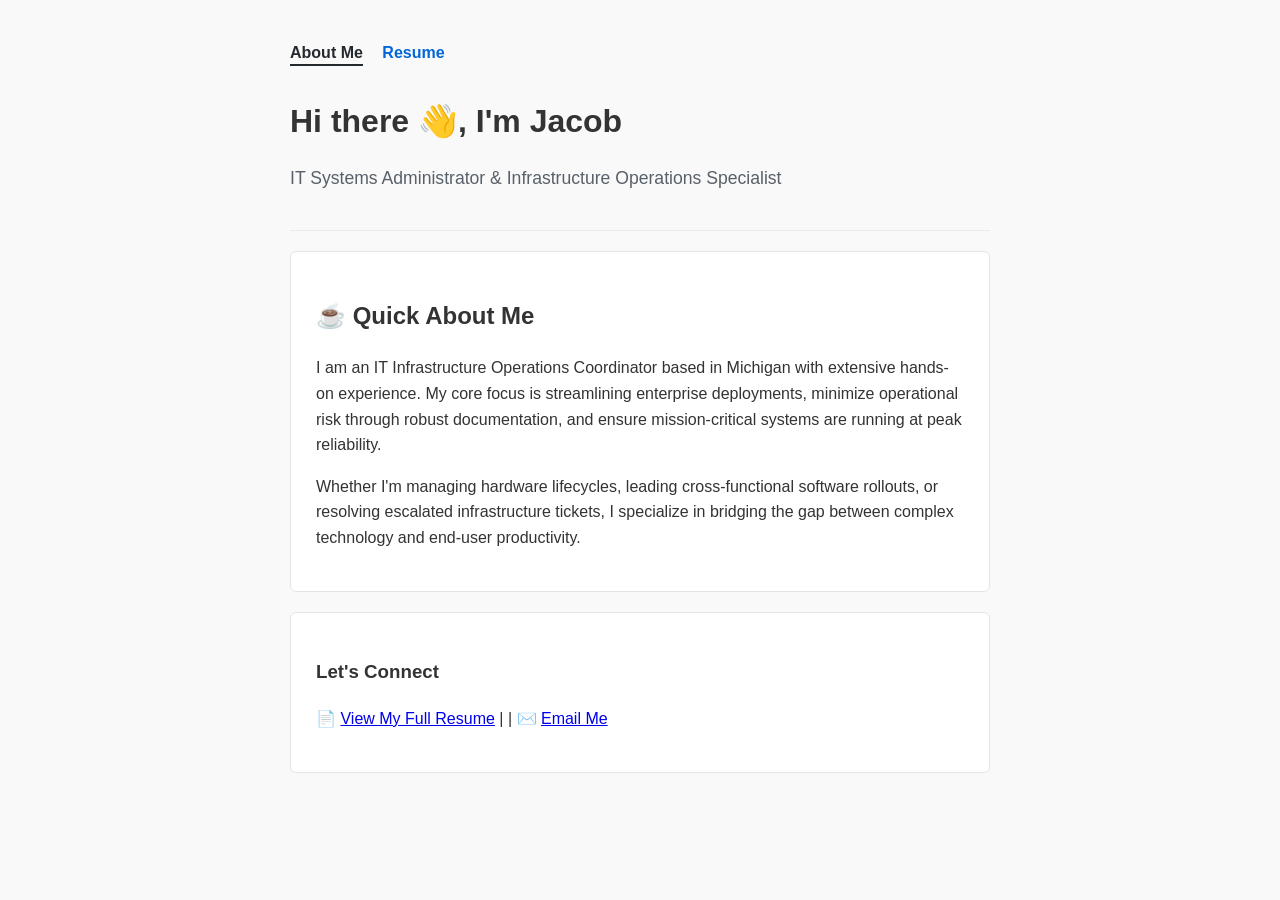
==== index.html @ e2424e41 "Update name and email in index.html" ====
<!DOCTYPE html>
<html lang="en">
<head>
    <meta charset="UTF-8">
    <meta name="viewport" content="width=device-width, initial-scale=1.0">
    <title>Jacob Tutak - About Me</title>
    <style>
        body { font-family: -apple-system, BlinkMacSystemFont, "Segoe UI", Roboto, sans-serif; max-width: 700px; margin: 40px auto; padding: 0 20px; line-height: 1.6; color: #333; background: #f9f9f9; }
        nav { margin-bottom: 30px; }
        nav a { margin-right: 15px; text-decoration: none; font-weight: bold; color: #0366d6; }
        nav a.active { color: #24292e; border-bottom: 2px solid #24292e; padding-bottom: 3px; }
        header { border-bottom: 1px solid #eaecef; padding-bottom: 20px; margin-bottom: 20px; }
        h1 { margin: 0 0 10px 0; }
        .tagline { color: #586069; font-size: 1.1em; }
        .card { background: #fff; padding: 25px; border-radius: 6px; border: 1px solid #e1e4e8; margin-bottom: 20px; }
    </style>
</head>
<body>
    <nav>
        <a href="index.html" class="active">About Me</a>
        <a href="resume.html">Resume</a>
    </nav>

    <header>
        <h1>Hi there 👋, I'm Jacob</h1>
        <p class="tagline">IT Systems Administrator & Infrastructure Operations Specialist</p>
    </header>

    <main>
        <div class="card">
            <h2>☕ Quick About Me</h2>
            <p>I am an IT Infrastructure Operations Coordinator based in Michigan with extensive hands-on experience. My core focus is streamlining enterprise deployments, minimize operational risk through robust documentation, and ensure mission-critical systems are running at peak reliability.</p>
            <p>Whether I'm managing hardware lifecycles, leading cross-functional software rollouts, or resolving escalated infrastructure tickets, I specialize in bridging the gap between complex technology and end-user productivity.</p>
        </div>

        <div class="card">
            <h3>Let's Connect</h3>
            <p>
                📄 <a href="resume.html">View My Full Resume</a> | | 
                ✉️ <a href="mailto:jtutak@proton.me">Email Me</a>
            </p>
        </div>
    </main>
</body>
</html>
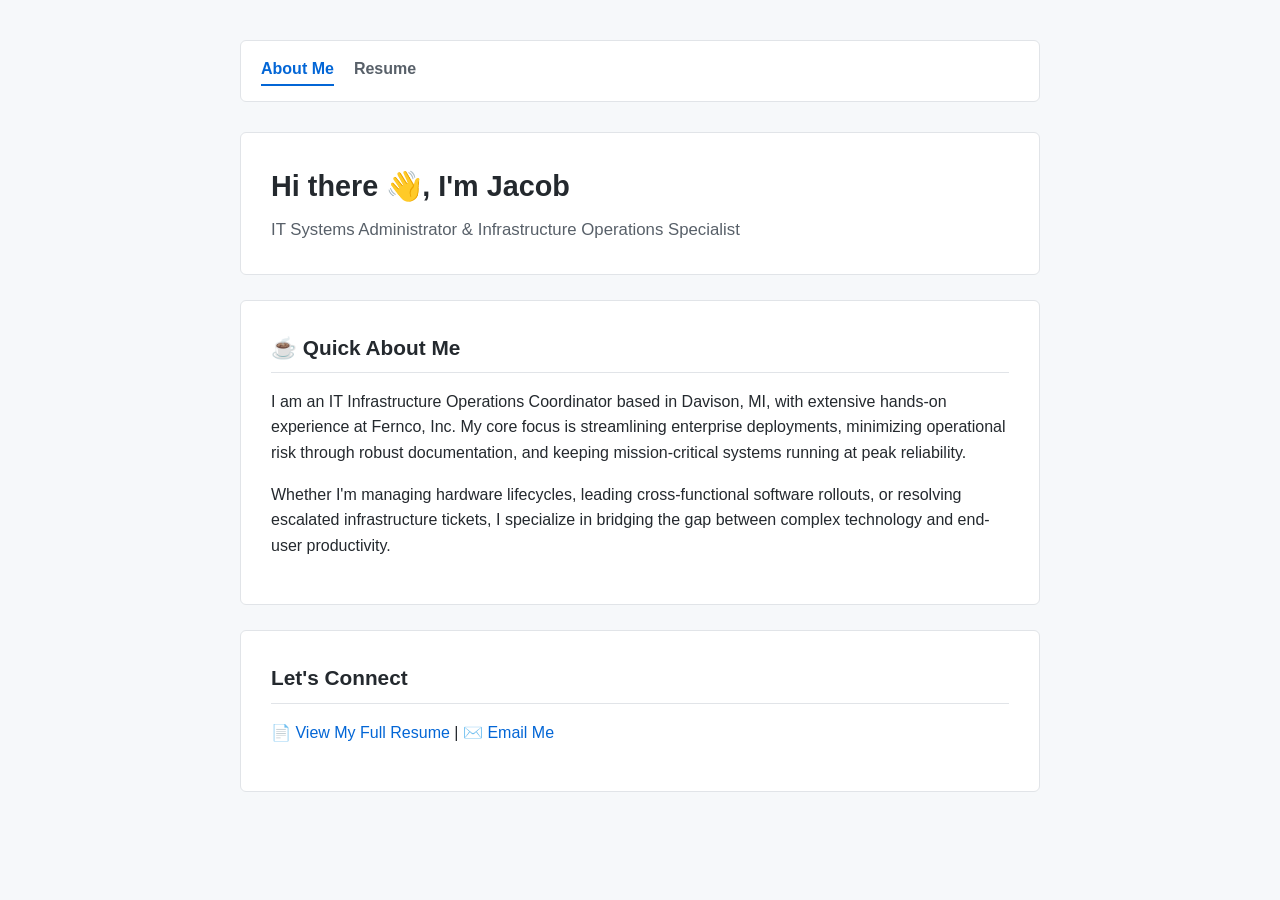
==== commit 76bf8009: "Add files via upload" ====
--- a/index.html
+++ b/index.html
@@ -4,16 +4,8 @@
     <meta charset="UTF-8">
     <meta name="viewport" content="width=device-width, initial-scale=1.0">
     <title>Jacob Tutak - About Me</title>
-    <style>
-        body { font-family: -apple-system, BlinkMacSystemFont, "Segoe UI", Roboto, sans-serif; max-width: 700px; margin: 40px auto; padding: 0 20px; line-height: 1.6; color: #333; background: #f9f9f9; }
-        nav { margin-bottom: 30px; }
-        nav a { margin-right: 15px; text-decoration: none; font-weight: bold; color: #0366d6; }
-        nav a.active { color: #24292e; border-bottom: 2px solid #24292e; padding-bottom: 3px; }
-        header { border-bottom: 1px solid #eaecef; padding-bottom: 20px; margin-bottom: 20px; }
-        h1 { margin: 0 0 10px 0; }
-        .tagline { color: #586069; font-size: 1.1em; }
-        .card { background: #fff; padding: 25px; border-radius: 6px; border: 1px solid #e1e4e8; margin-bottom: 20px; }
-    </style>
+    <!-- external CSS file -->
+    <link rel="stylesheet" href="style.css">
 </head>
 <body>
     <nav>
@@ -29,17 +21,17 @@
     <main>
         <div class="card">
             <h2>☕ Quick About Me</h2>
-            <p>I am an IT Infrastructure Operations Coordinator based in Michigan with extensive hands-on experience. My core focus is streamlining enterprise deployments, minimize operational risk through robust documentation, and ensure mission-critical systems are running at peak reliability.</p>
+            <p>I am an IT Infrastructure Operations Coordinator based in Davison, MI, with extensive hands-on experience at Fernco, Inc. My core focus is streamlining enterprise deployments, minimizing operational risk through robust documentation, and keeping mission-critical systems running at peak reliability.</p>
             <p>Whether I'm managing hardware lifecycles, leading cross-functional software rollouts, or resolving escalated infrastructure tickets, I specialize in bridging the gap between complex technology and end-user productivity.</p>
         </div>
 
         <div class="card">
-            <h3>Let's Connect</h3>
+            <h2>Let's Connect</h2>
             <p>
-                📄 <a href="resume.html">View My Full Resume</a> | | 
+                📄 <a href="resume.html">View My Full Resume</a> | 
                 ✉️ <a href="mailto:jtutak@proton.me">Email Me</a>
             </p>
         </div>
     </main>
 </body>
-</html>
+</html>
--- a/style.css
+++ b/style.css
@@ -0,0 +1,70 @@
+:root {
+    --primary: #0366d6;
+    --text-main: #24292e;
+    --text-muted: #586069;
+    --bg-body: #f6f8fa;
+    --bg-card: #ffffff;
+    --border-color: #e1e4e8;
+}
+
+body { 
+    font-family: -apple-system, BlinkMacSystemFont, "Segoe UI", Roboto, Helvetica, Arial, sans-serif; 
+    max-width: 800px; 
+    margin: 0 auto; 
+    padding: 40px 20px; 
+    line-height: 1.6; 
+    color: var(--text-main); 
+    background: var(--bg-body); 
+}
+
+/* Navigation Bar */
+nav { 
+    background: var(--bg-card);
+    padding: 15px 20px;
+    border-radius: 6px;
+    border: 1px solid var(--border-color);
+    margin-bottom: 30px;
+    display: flex;
+    gap: 20px;
+}
+nav a { 
+    text-decoration: none; 
+    font-weight: 600; 
+    color: var(--text-muted); 
+    transition: color 0.2s;
+}
+nav a:hover { color: var(--primary); }
+nav a.active { 
+    color: var(--primary); 
+    border-bottom: 2px solid var(--primary); 
+    padding-bottom: 2px; 
+}
+
+/* Headers & Containers */
+header { 
+    background: var(--bg-card);
+    padding: 30px;
+    border-radius: 6px;
+    border: 1px solid var(--border-color);
+    margin-bottom: 25px; 
+}
+h1 { margin: 0 0 8px 0; font-size: 1.8em; color: var(--text-main); }
+.tagline { color: var(--text-muted); font-size: 1.05em; margin: 0; }
+
+.card { 
+    background: var(--bg-card); 
+    padding: 30px; 
+    border-radius: 6px; 
+    border: 1px solid var(--border-color); 
+    margin-bottom: 25px; 
+}
+h2 { margin-top: 0; color: var(--text-main); font-size: 1.3em; border-bottom: 1px solid var(--border-color); padding-bottom: 8px; margin-bottom: 15px; }
+
+.job-title { font-weight: 700; color: var(--text-main); margin-top: 20px; margin-bottom: 2px; font-size: 1.05em; }
+.job-company { color: var(--text-muted); font-style: italic; margin-bottom: 10px; font-size: 0.95em; }
+
+ul { margin-top: 5px; padding-left: 20px; color: var(--text-main); }
+li { margin-bottom: 6px; }
+
+a { color: var(--primary); text-decoration: none; }
+a:hover { text-decoration: underline; }
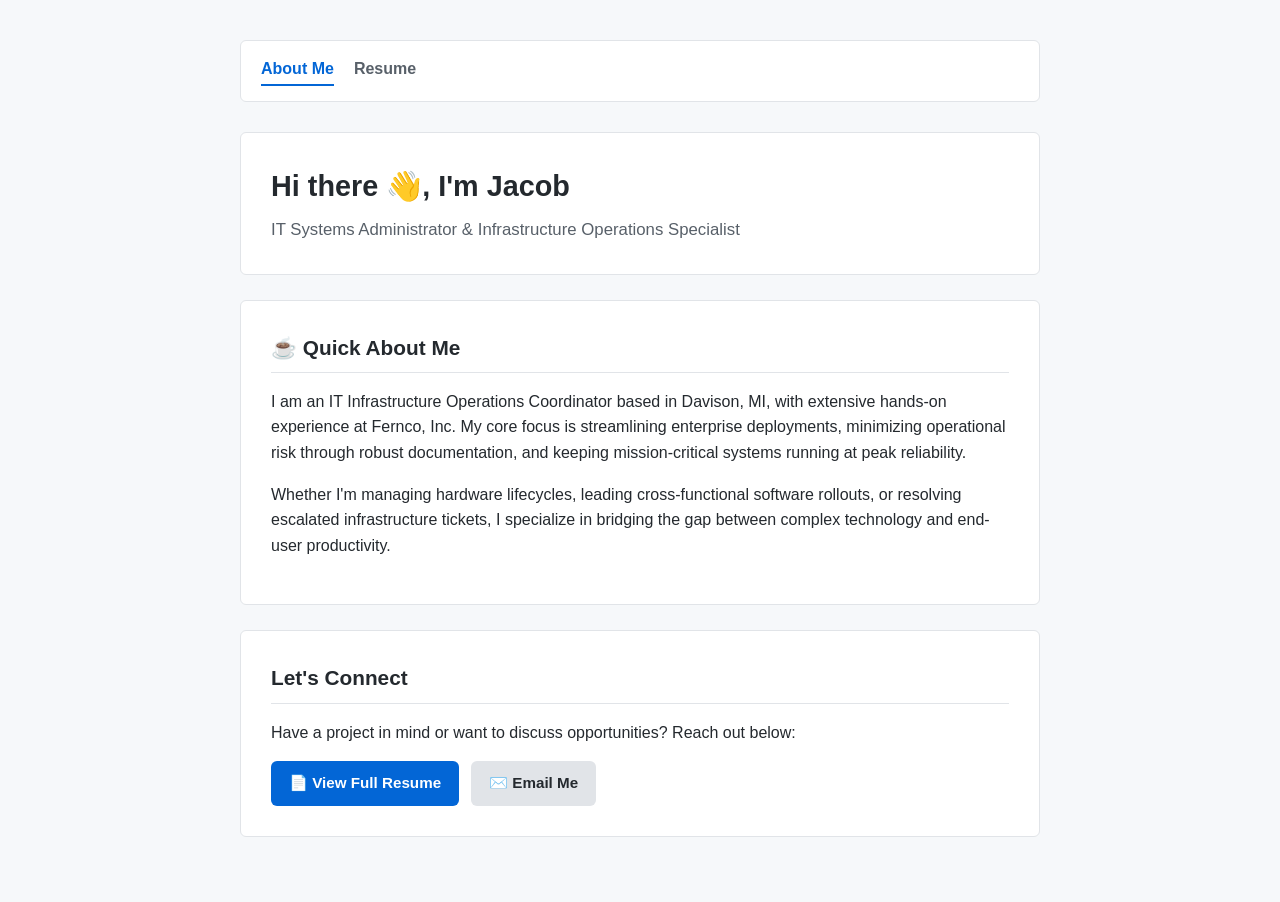
==== commit 393285f8: "Add files via upload" ====
--- a/index.html
+++ b/index.html
@@ -4,7 +4,6 @@
     <meta charset="UTF-8">
     <meta name="viewport" content="width=device-width, initial-scale=1.0">
     <title>Jacob Tutak - About Me</title>
-    <!-- external CSS file -->
     <link rel="stylesheet" href="style.css">
 </head>
 <body>
@@ -27,10 +26,11 @@
 
         <div class="card">
             <h2>Let's Connect</h2>
-            <p>
-                📄 <a href="resume.html">View My Full Resume</a> | 
-                ✉️ <a href="mailto:jtutak@proton.me">Email Me</a>
-            </p>
+            <p>Have a project in mind or want to discuss opportunities? Reach out below:</p>
+            <div class="button-group">
+                <a href="resume.html" class="btn">📄 View Full Resume</a>
+                <a href="mailto:jtutak@proton.me" class="btn btn-secondary">✉️ Email Me</a>
+            </div>
         </div>
     </main>
 </body>
--- a/style.css
+++ b/style.css
@@ -60,11 +60,35 @@
 }
 h2 { margin-top: 0; color: var(--text-main); font-size: 1.3em; border-bottom: 1px solid var(--border-color); padding-bottom: 8px; margin-bottom: 15px; }
 
-.job-title { font-weight: 700; color: var(--text-main); margin-top: 20px; margin-bottom: 2px; font-size: 1.05em; }
-.job-company { color: var(--text-muted); font-style: italic; margin-bottom: 10px; font-size: 0.95em; }
-
 ul { margin-top: 5px; padding-left: 20px; color: var(--text-main); }
 li { margin-bottom: 6px; }
 
 a { color: var(--primary); text-decoration: none; }
-a:hover { text-decoration: underline; }+a:hover { text-decoration: underline; }
+
+/* Action Buttons Grid */
+.button-group {
+    display: flex;
+    gap: 12px;
+    flex-wrap: wrap;
+    margin-top: 15px;
+}
+.btn {
+    display: inline-block;
+    background: var(--primary);
+    color: white;
+    padding: 10px 18px;
+    border-radius: 6px;
+    font-weight: 600;
+    font-size: 0.95em;
+    text-decoration: none;
+    transition: opacity 0.2s;
+}
+.btn:hover {
+    opacity: 0.9;
+    text-decoration: none;
+}
+.btn-secondary {
+    background: #e1e4e8;
+    color: var(--text-main);
+}
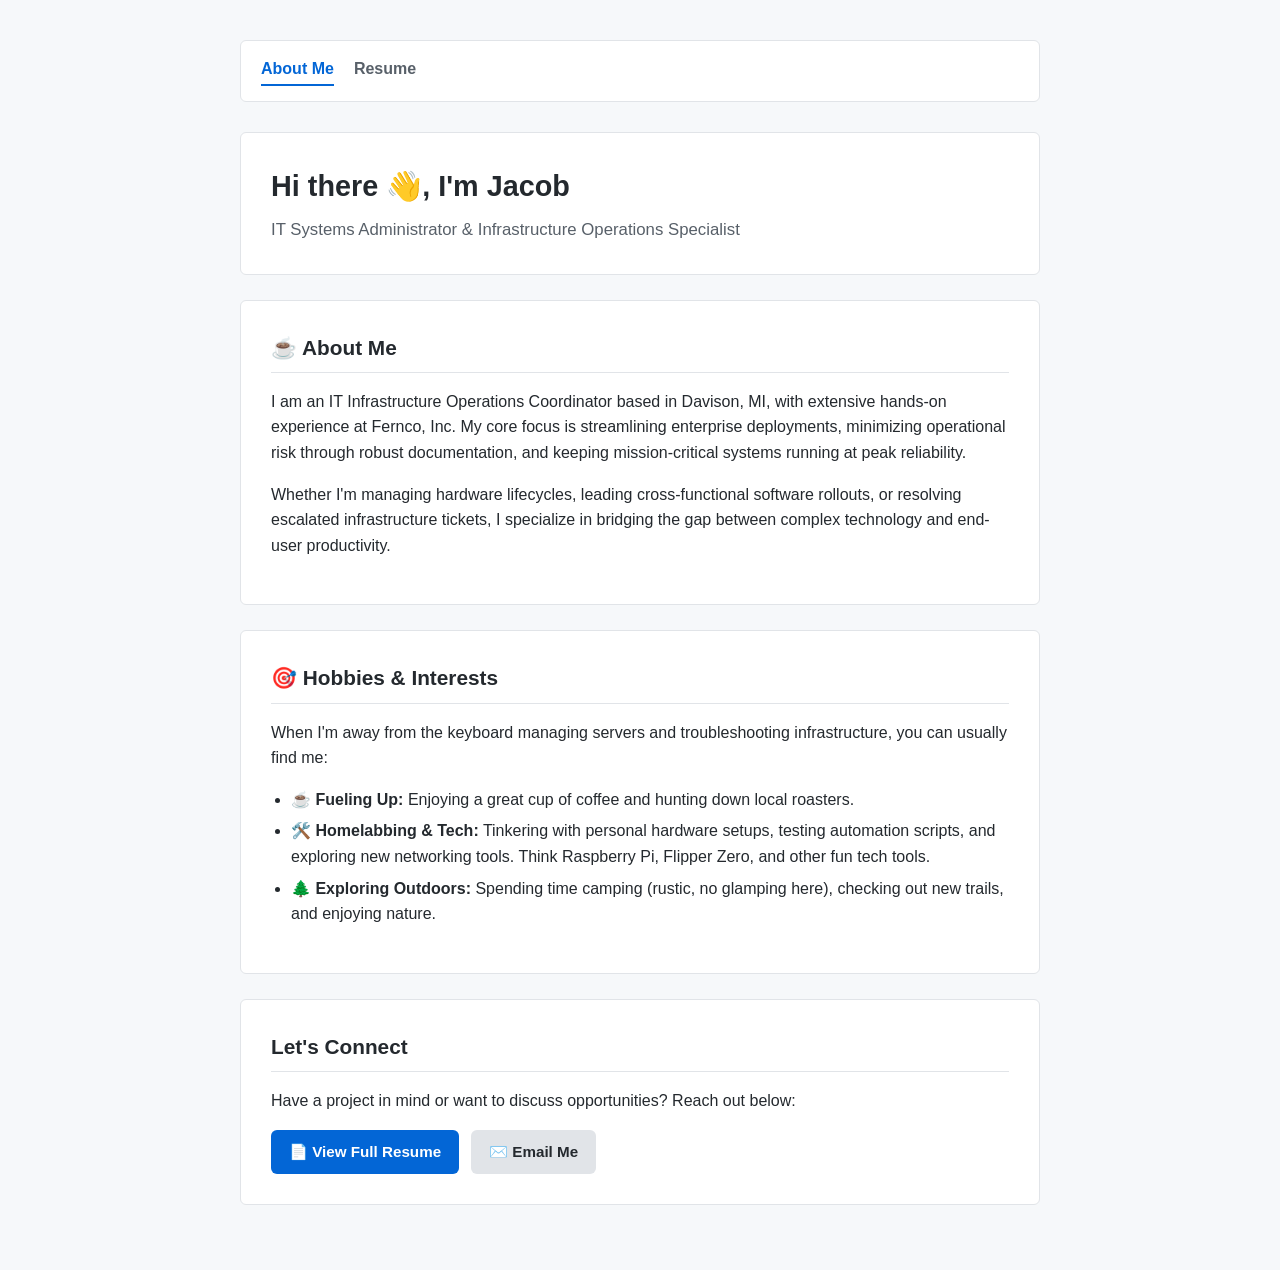
==== commit 7b84b547: "Add files via upload" ====
--- a/index.html
+++ b/index.html
@@ -19,9 +19,19 @@
 
     <main>
         <div class="card">
-            <h2>☕ Quick About Me</h2>
+            <h2>☕ About Me</h2>
             <p>I am an IT Infrastructure Operations Coordinator based in Davison, MI, with extensive hands-on experience at Fernco, Inc. My core focus is streamlining enterprise deployments, minimizing operational risk through robust documentation, and keeping mission-critical systems running at peak reliability.</p>
             <p>Whether I'm managing hardware lifecycles, leading cross-functional software rollouts, or resolving escalated infrastructure tickets, I specialize in bridging the gap between complex technology and end-user productivity.</p>
+        </div>
+
+        <div class="card">
+            <h2>🎯 Hobbies & Interests</h2>
+            <p>When I'm away from the keyboard managing servers and troubleshooting infrastructure, you can usually find me:</p>
+            <ul>
+                <li><strong>☕ Fueling Up:</strong> Enjoying a great cup of coffee and hunting down local roasters.</li>
+                <li><strong>🛠️ Homelabbing & Tech:</strong> Tinkering with personal hardware setups, testing automation scripts, and exploring new networking tools. Think Raspberry Pi, Flipper Zero, and other fun tech tools.</li>
+                <li><strong>🌲 Exploring Outdoors:</strong> Spending time camping (rustic, no glamping here), checking out new trails, and enjoying nature.</li>
+            </ul>
         </div>
 
         <div class="card">
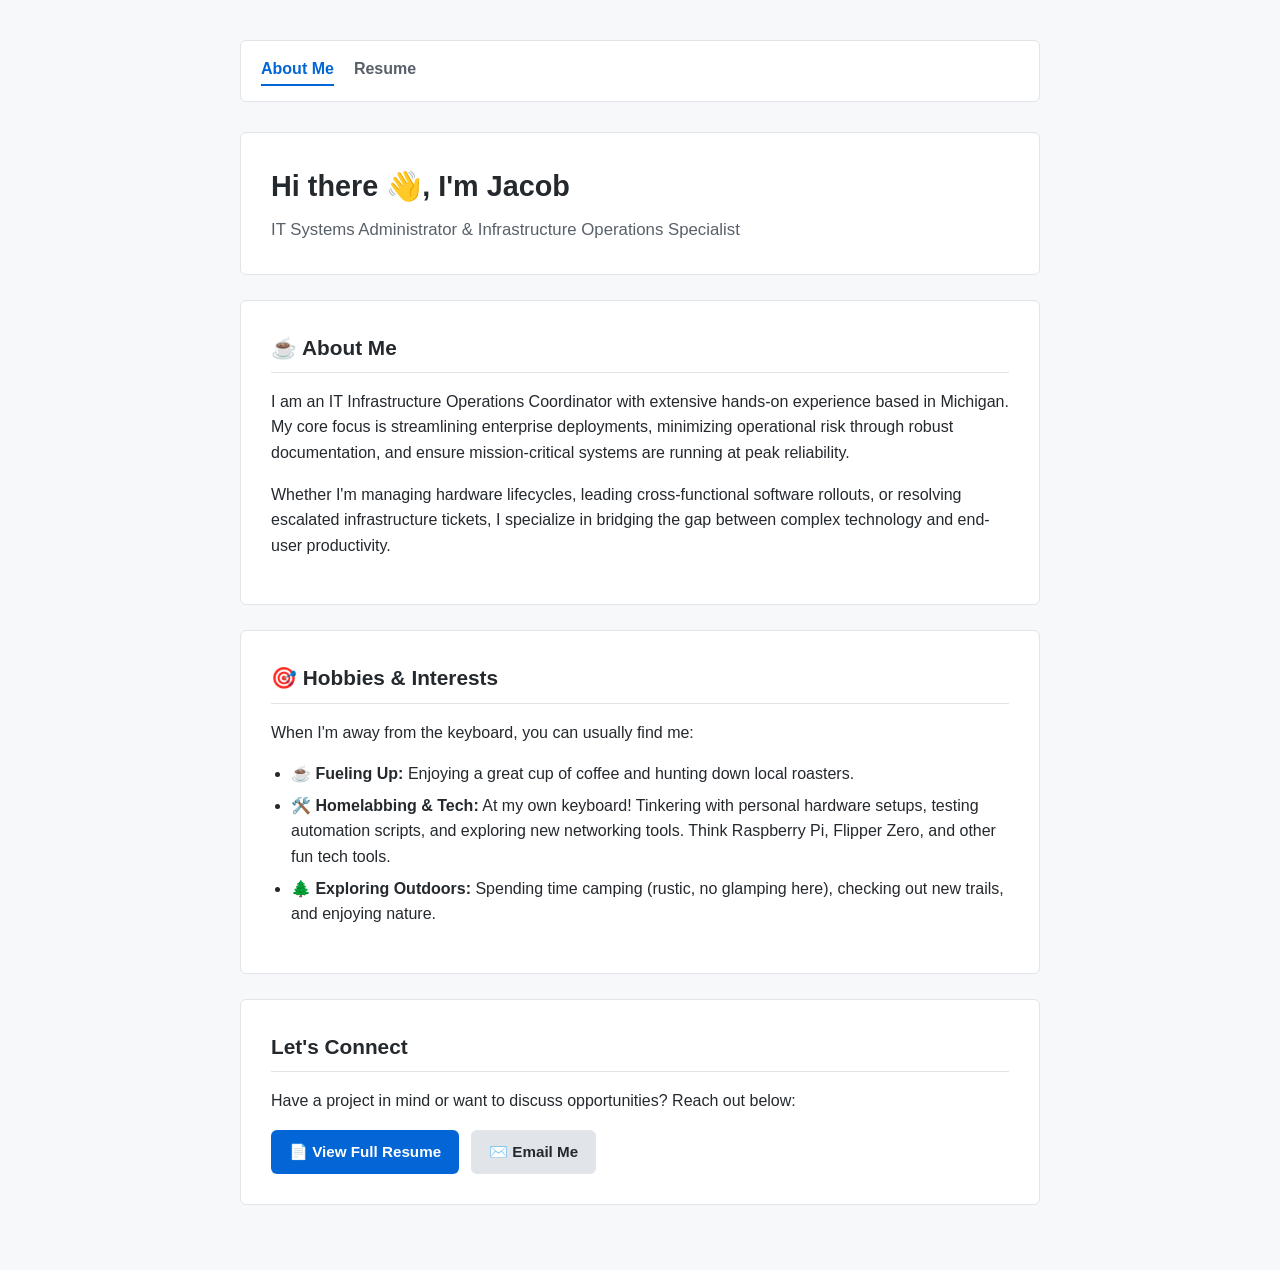
==== commit de8ccb15: "Revise About Me and Hobbies sections in index.html Updated content in the About Me section and adjus" ====
--- a/index.html
+++ b/index.html
@@ -20,16 +20,16 @@
     <main>
         <div class="card">
             <h2>☕ About Me</h2>
-            <p>I am an IT Infrastructure Operations Coordinator based in Davison, MI, with extensive hands-on experience at Fernco, Inc. My core focus is streamlining enterprise deployments, minimizing operational risk through robust documentation, and keeping mission-critical systems running at peak reliability.</p>
+            <p>I am an IT Infrastructure Operations Coordinator with extensive hands-on experience based in Michigan. My core focus is streamlining enterprise deployments, minimizing operational risk through robust documentation, and ensure mission-critical systems are running at peak reliability.</p>
             <p>Whether I'm managing hardware lifecycles, leading cross-functional software rollouts, or resolving escalated infrastructure tickets, I specialize in bridging the gap between complex technology and end-user productivity.</p>
         </div>
 
         <div class="card">
             <h2>🎯 Hobbies & Interests</h2>
-            <p>When I'm away from the keyboard managing servers and troubleshooting infrastructure, you can usually find me:</p>
+            <p>When I'm away from the keyboard, you can usually find me:</p>
             <ul>
                 <li><strong>☕ Fueling Up:</strong> Enjoying a great cup of coffee and hunting down local roasters.</li>
-                <li><strong>🛠️ Homelabbing & Tech:</strong> Tinkering with personal hardware setups, testing automation scripts, and exploring new networking tools. Think Raspberry Pi, Flipper Zero, and other fun tech tools.</li>
+                <li><strong>🛠️ Homelabbing & Tech:</strong> At my own keyboard! Tinkering with personal hardware setups, testing automation scripts, and exploring new networking tools. Think Raspberry Pi, Flipper Zero, and other fun tech tools.</li>
                 <li><strong>🌲 Exploring Outdoors:</strong> Spending time camping (rustic, no glamping here), checking out new trails, and enjoying nature.</li>
             </ul>
         </div>
@@ -44,4 +44,4 @@
         </div>
     </main>
 </body>
-</html>+</html>
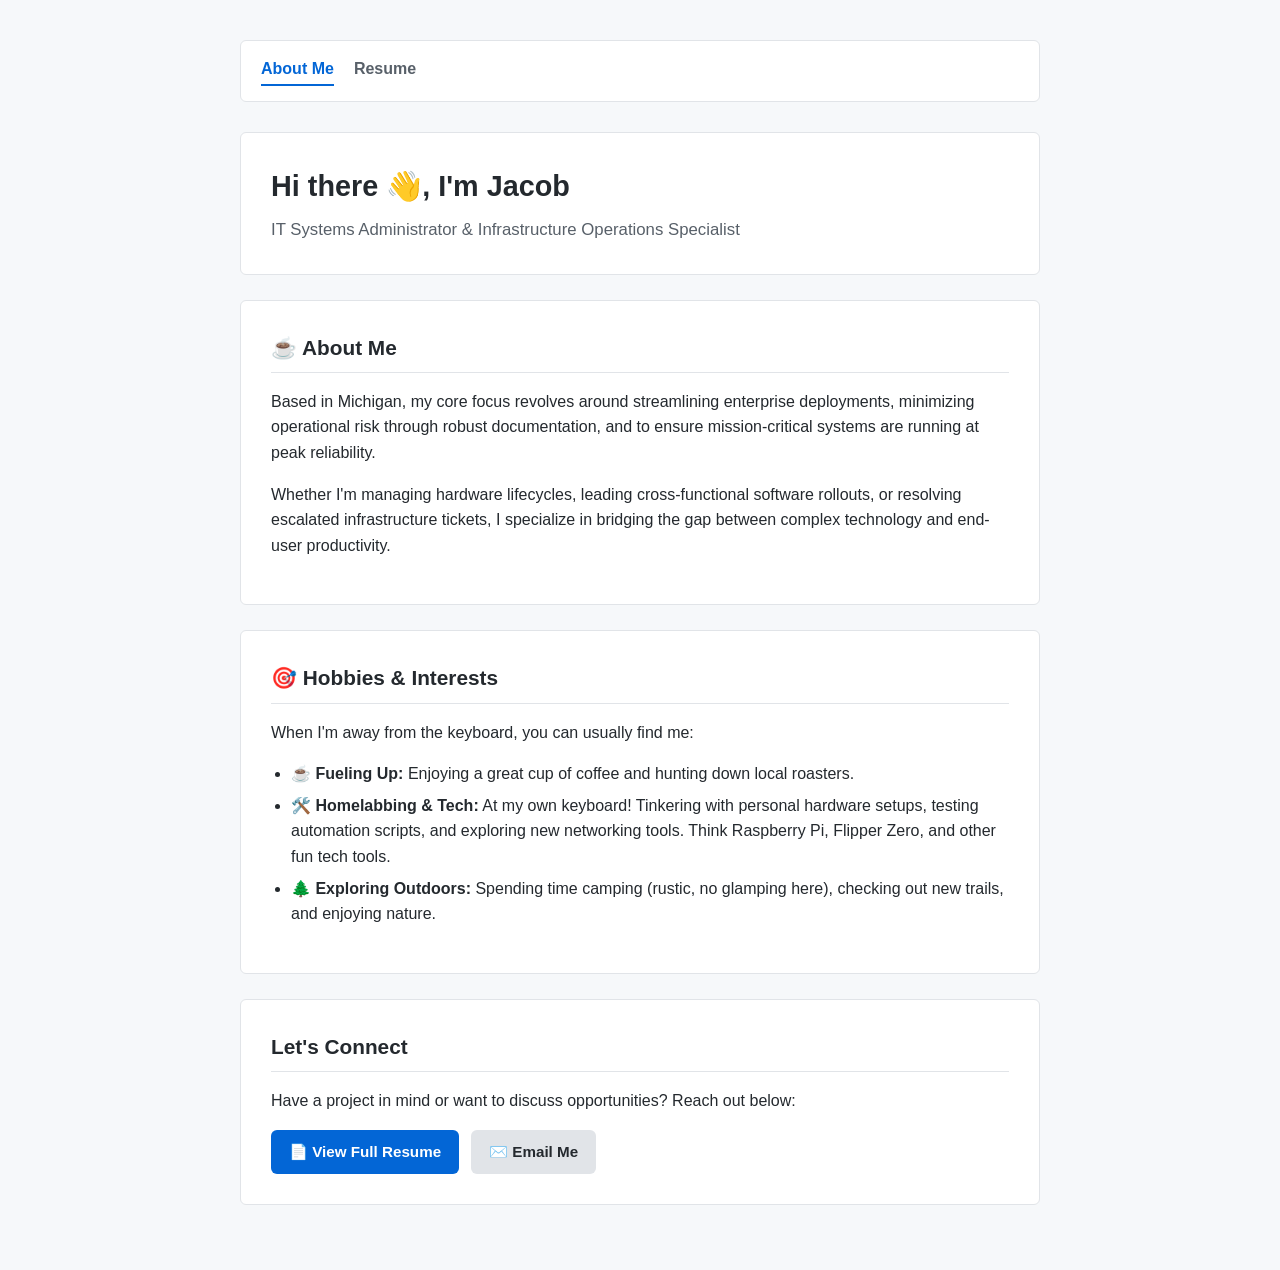
==== commit c71e9617: "Revise content in index.html for clarity Updated the content of the 'About Me' section to enhance cl" ====
--- a/index.html
+++ b/index.html
@@ -20,7 +20,7 @@
     <main>
         <div class="card">
             <h2>☕ About Me</h2>
-            <p>I am an IT Infrastructure Operations Coordinator with extensive hands-on experience based in Michigan. My core focus is streamlining enterprise deployments, minimizing operational risk through robust documentation, and ensure mission-critical systems are running at peak reliability.</p>
+            <p>Based in Michigan, my core focus revolves around streamlining enterprise deployments, minimizing operational risk through robust documentation, and to ensure mission-critical systems are running at peak reliability.</p>
             <p>Whether I'm managing hardware lifecycles, leading cross-functional software rollouts, or resolving escalated infrastructure tickets, I specialize in bridging the gap between complex technology and end-user productivity.</p>
         </div>
 
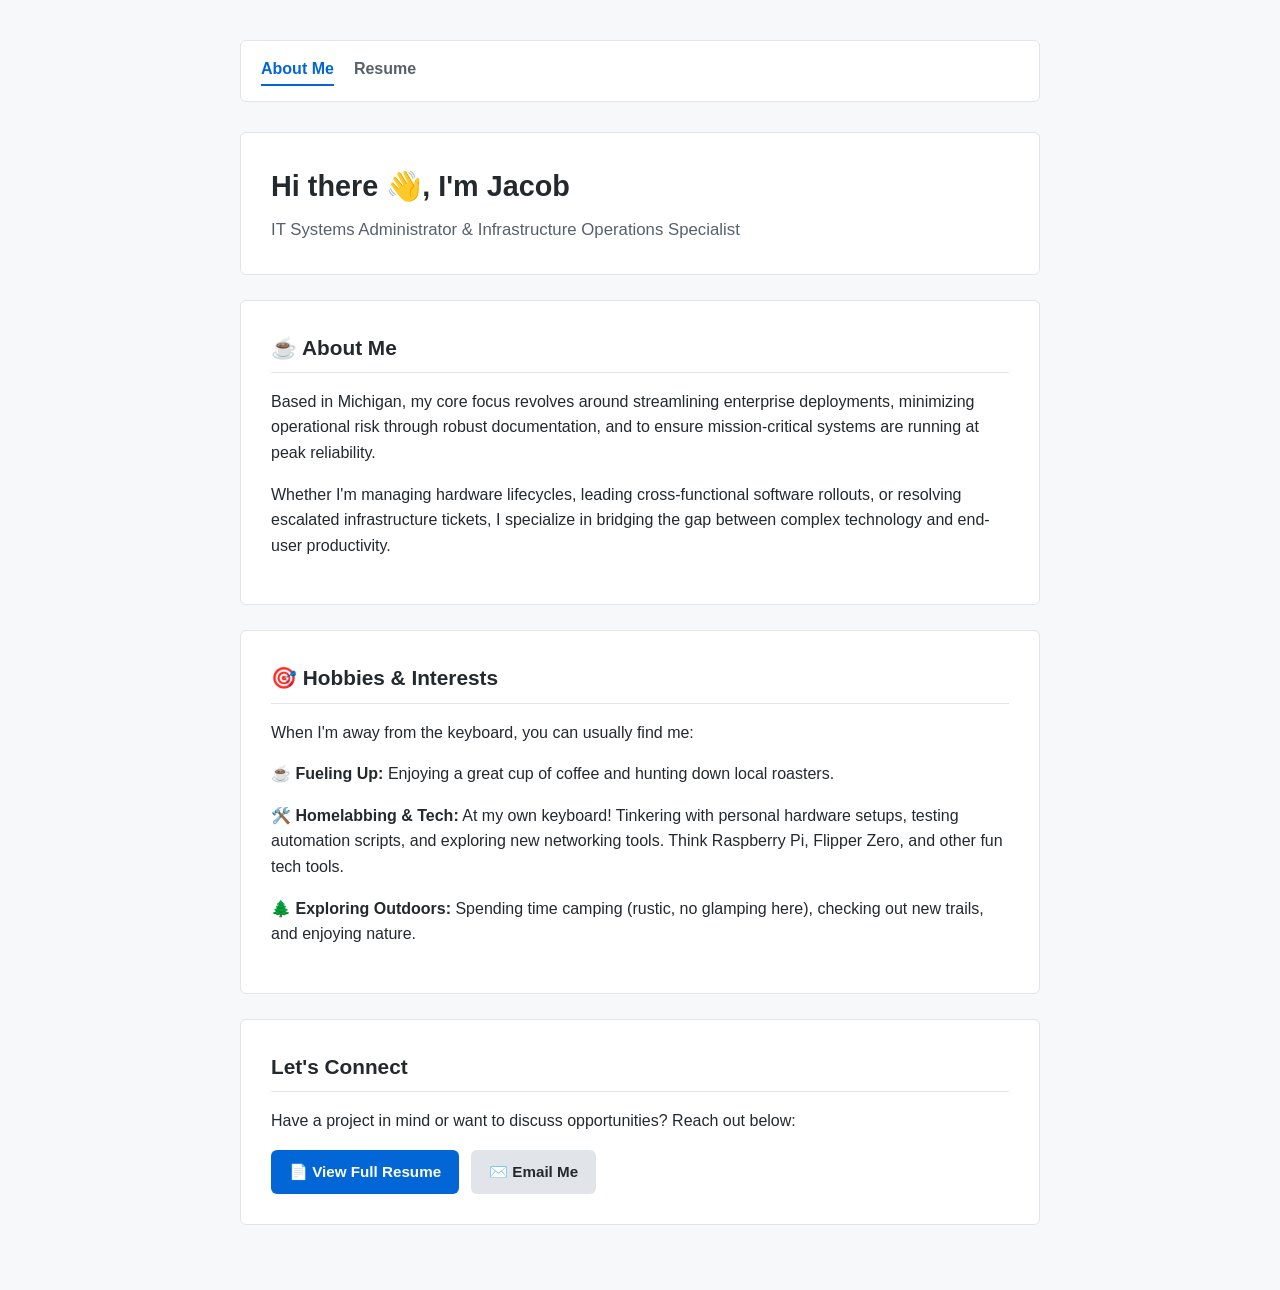
==== commit 65441e4e: "Fix HTML formatting and structure" ====
--- a/index.html
+++ b/index.html
@@ -27,11 +27,9 @@
         <div class="card">
             <h2>🎯 Hobbies & Interests</h2>
             <p>When I'm away from the keyboard, you can usually find me:</p>
-            <ul>
-                <li><strong>☕ Fueling Up:</strong> Enjoying a great cup of coffee and hunting down local roasters.</li>
-                <li><strong>🛠️ Homelabbing & Tech:</strong> At my own keyboard! Tinkering with personal hardware setups, testing automation scripts, and exploring new networking tools. Think Raspberry Pi, Flipper Zero, and other fun tech tools.</li>
-                <li><strong>🌲 Exploring Outdoors:</strong> Spending time camping (rustic, no glamping here), checking out new trails, and enjoying nature.</li>
-            </ul>
+            <p>☕ <strong>Fueling Up:</strong> Enjoying a great cup of coffee and hunting down local roasters.</p>
+            <p>🛠️ <strong>Homelabbing & Tech:</strong> At my own keyboard! Tinkering with personal hardware setups, testing automation scripts, and exploring new networking tools. Think Raspberry Pi, Flipper Zero, and other fun tech tools.</p>
+            <p>🌲 <strong>Exploring Outdoors:</strong> Spending time camping (rustic, no glamping here), checking out new trails, and enjoying nature.</p>
         </div>
 
         <div class="card">
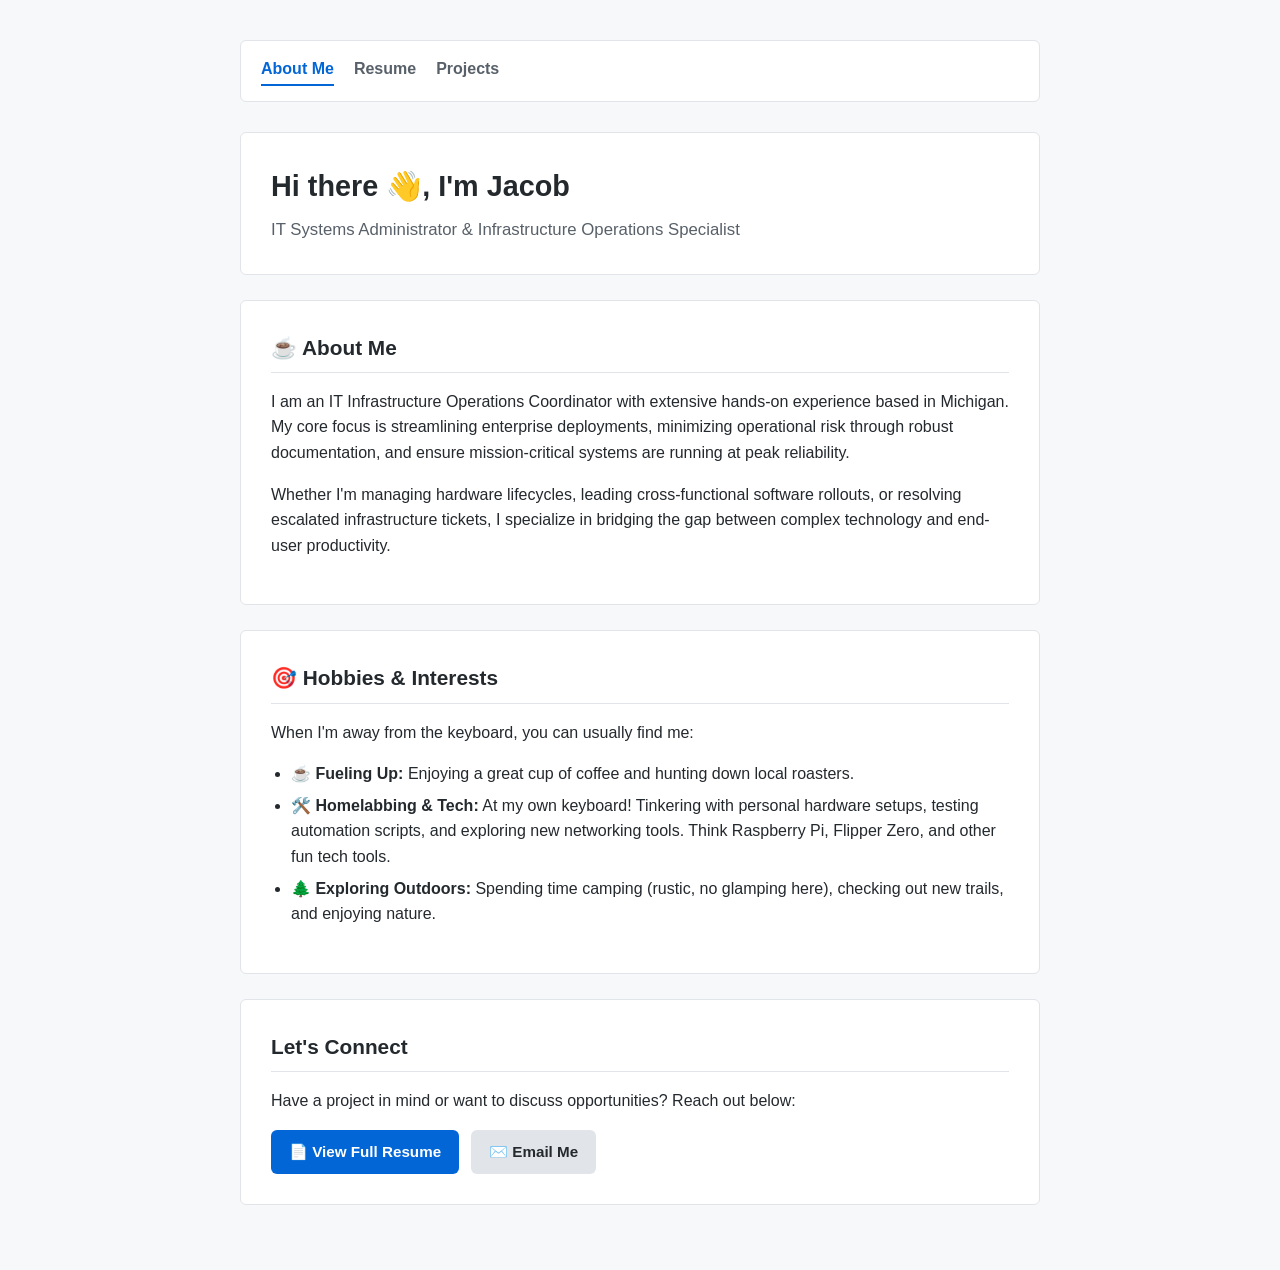
==== commit e20bb7b1: "Add files via upload" ====
--- a/index.html
+++ b/index.html
@@ -10,6 +10,7 @@
     <nav>
         <a href="index.html" class="active">About Me</a>
         <a href="resume.html">Resume</a>
+        <a href="projects.html">Projects</a>
     </nav>
 
     <header>
@@ -20,16 +21,18 @@
     <main>
         <div class="card">
             <h2>☕ About Me</h2>
-            <p>Based in Michigan, my core focus revolves around streamlining enterprise deployments, minimizing operational risk through robust documentation, and to ensure mission-critical systems are running at peak reliability.</p>
+            <p>I am an IT Infrastructure Operations Coordinator with extensive hands-on experience based in Michigan. My core focus is streamlining enterprise deployments, minimizing operational risk through robust documentation, and ensure mission-critical systems are running at peak reliability.</p>
             <p>Whether I'm managing hardware lifecycles, leading cross-functional software rollouts, or resolving escalated infrastructure tickets, I specialize in bridging the gap between complex technology and end-user productivity.</p>
         </div>
 
         <div class="card">
             <h2>🎯 Hobbies & Interests</h2>
             <p>When I'm away from the keyboard, you can usually find me:</p>
-            <p>☕ <strong>Fueling Up:</strong> Enjoying a great cup of coffee and hunting down local roasters.</p>
-            <p>🛠️ <strong>Homelabbing & Tech:</strong> At my own keyboard! Tinkering with personal hardware setups, testing automation scripts, and exploring new networking tools. Think Raspberry Pi, Flipper Zero, and other fun tech tools.</p>
-            <p>🌲 <strong>Exploring Outdoors:</strong> Spending time camping (rustic, no glamping here), checking out new trails, and enjoying nature.</p>
+            <ul>
+                <li><strong>☕ Fueling Up:</strong> Enjoying a great cup of coffee and hunting down local roasters.</li>
+                <li><strong>🛠️ Homelabbing & Tech:</strong> At my own keyboard! Tinkering with personal hardware setups, testing automation scripts, and exploring new networking tools. Think Raspberry Pi, Flipper Zero, and other fun tech tools.</li>
+                <li><strong>🌲 Exploring Outdoors:</strong> Spending time camping (rustic, no glamping here), checking out new trails, and enjoying nature.</li>
+            </ul>
         </div>
 
         <div class="card">
@@ -42,4 +45,4 @@
         </div>
     </main>
 </body>
-</html>
+</html>
--- a/style.css
+++ b/style.css
@@ -91,4 +91,39 @@
 .btn-secondary {
     background: #e1e4e8;
     color: var(--text-main);
+}
+
+/* Projects Grid Styles */
+.project-grid {
+    display: grid;
+    grid-template-columns: repeat(auto-fill, minmax(300px, 1fr));
+    gap: 20px;
+    margin-top: 20px;
+}
+.project-card {
+    background: var(--bg-card);
+    border: 1px solid var(--border-color);
+    border-radius: 6px;
+    padding: 25px;
+    display: flex;
+    flex-direction: column;
+    justify-content: space-between;
+}
+.project-title {
+    font-size: 1.15em;
+    font-weight: 700;
+    margin-bottom: 10px;
+    color: var(--text-main);
+}
+.project-desc {
+    color: var(--text-muted);
+    font-size: 0.95em;
+    margin-bottom: 15px;
+    flex-grow: 1;
+}
+.project-tech {
+    font-size: 0.85em;
+    color: var(--primary);
+    font-weight: 600;
+    margin-bottom: 15px;
 }
